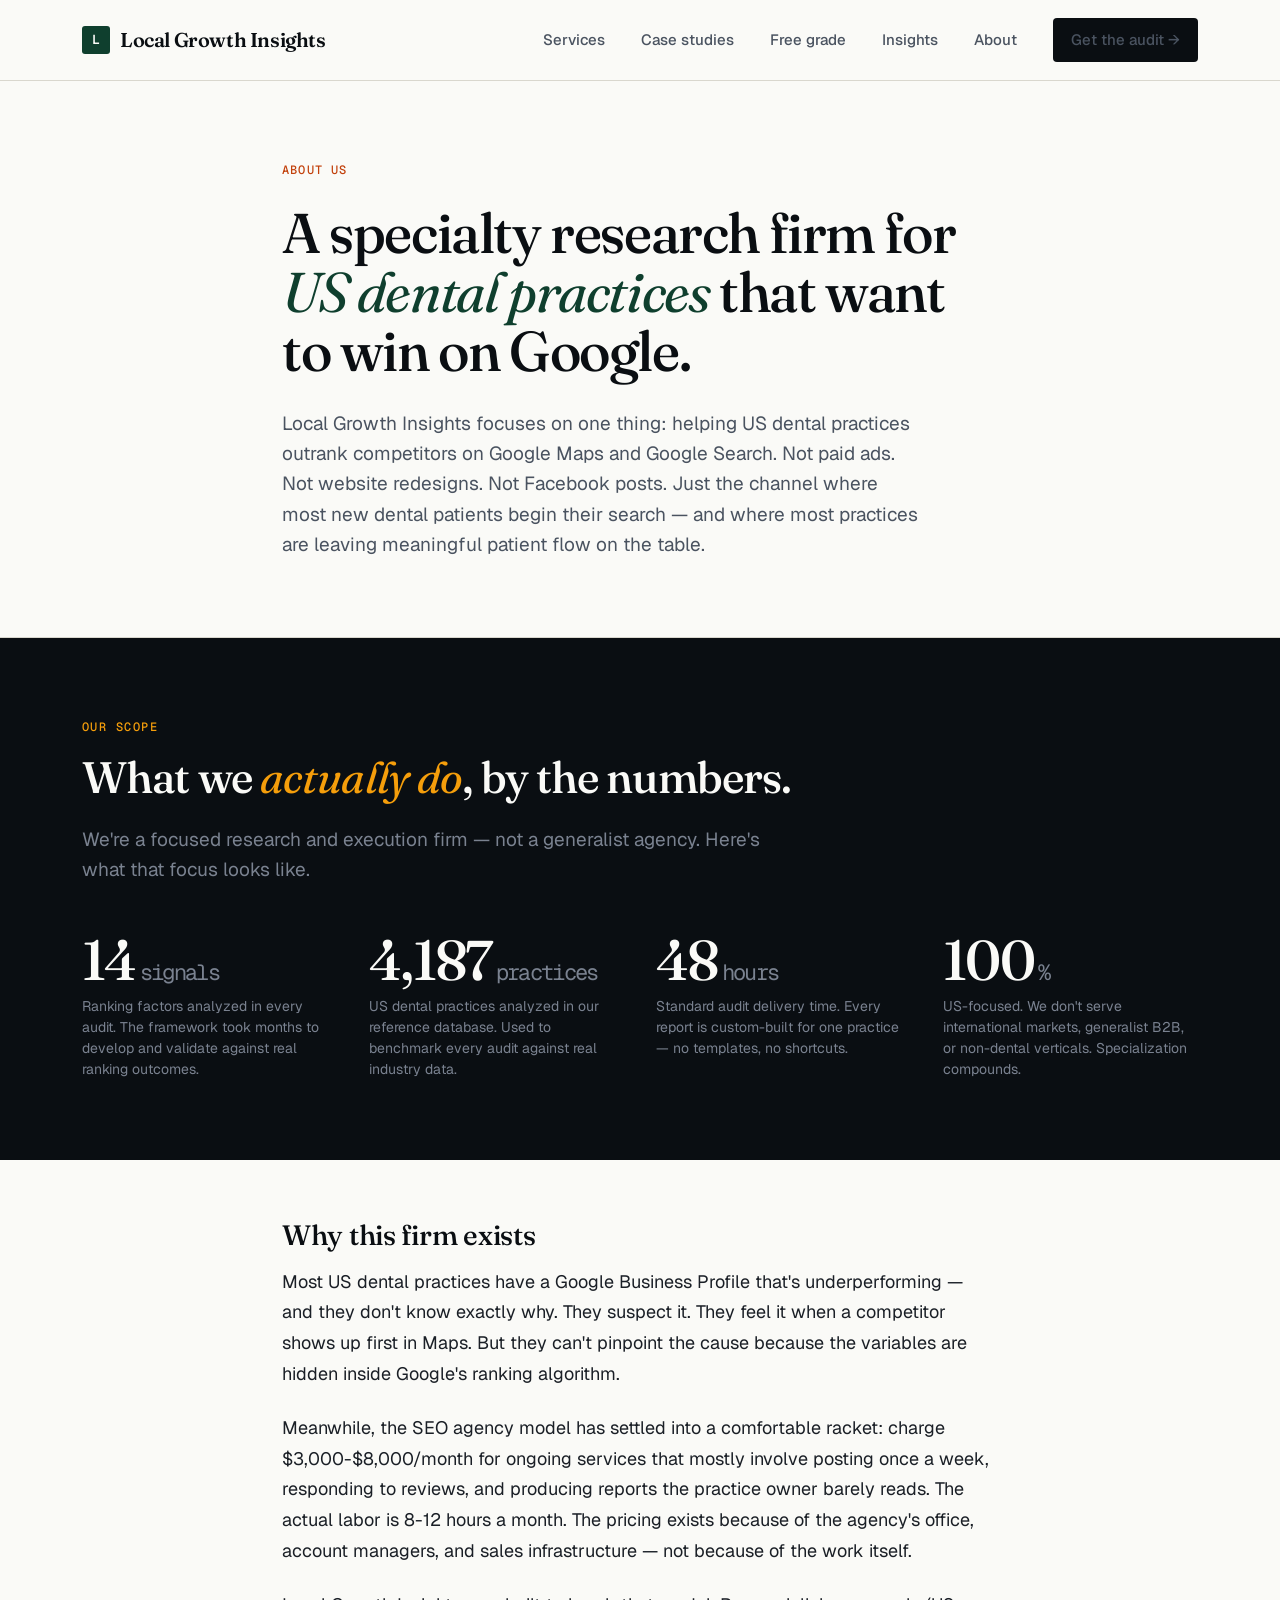
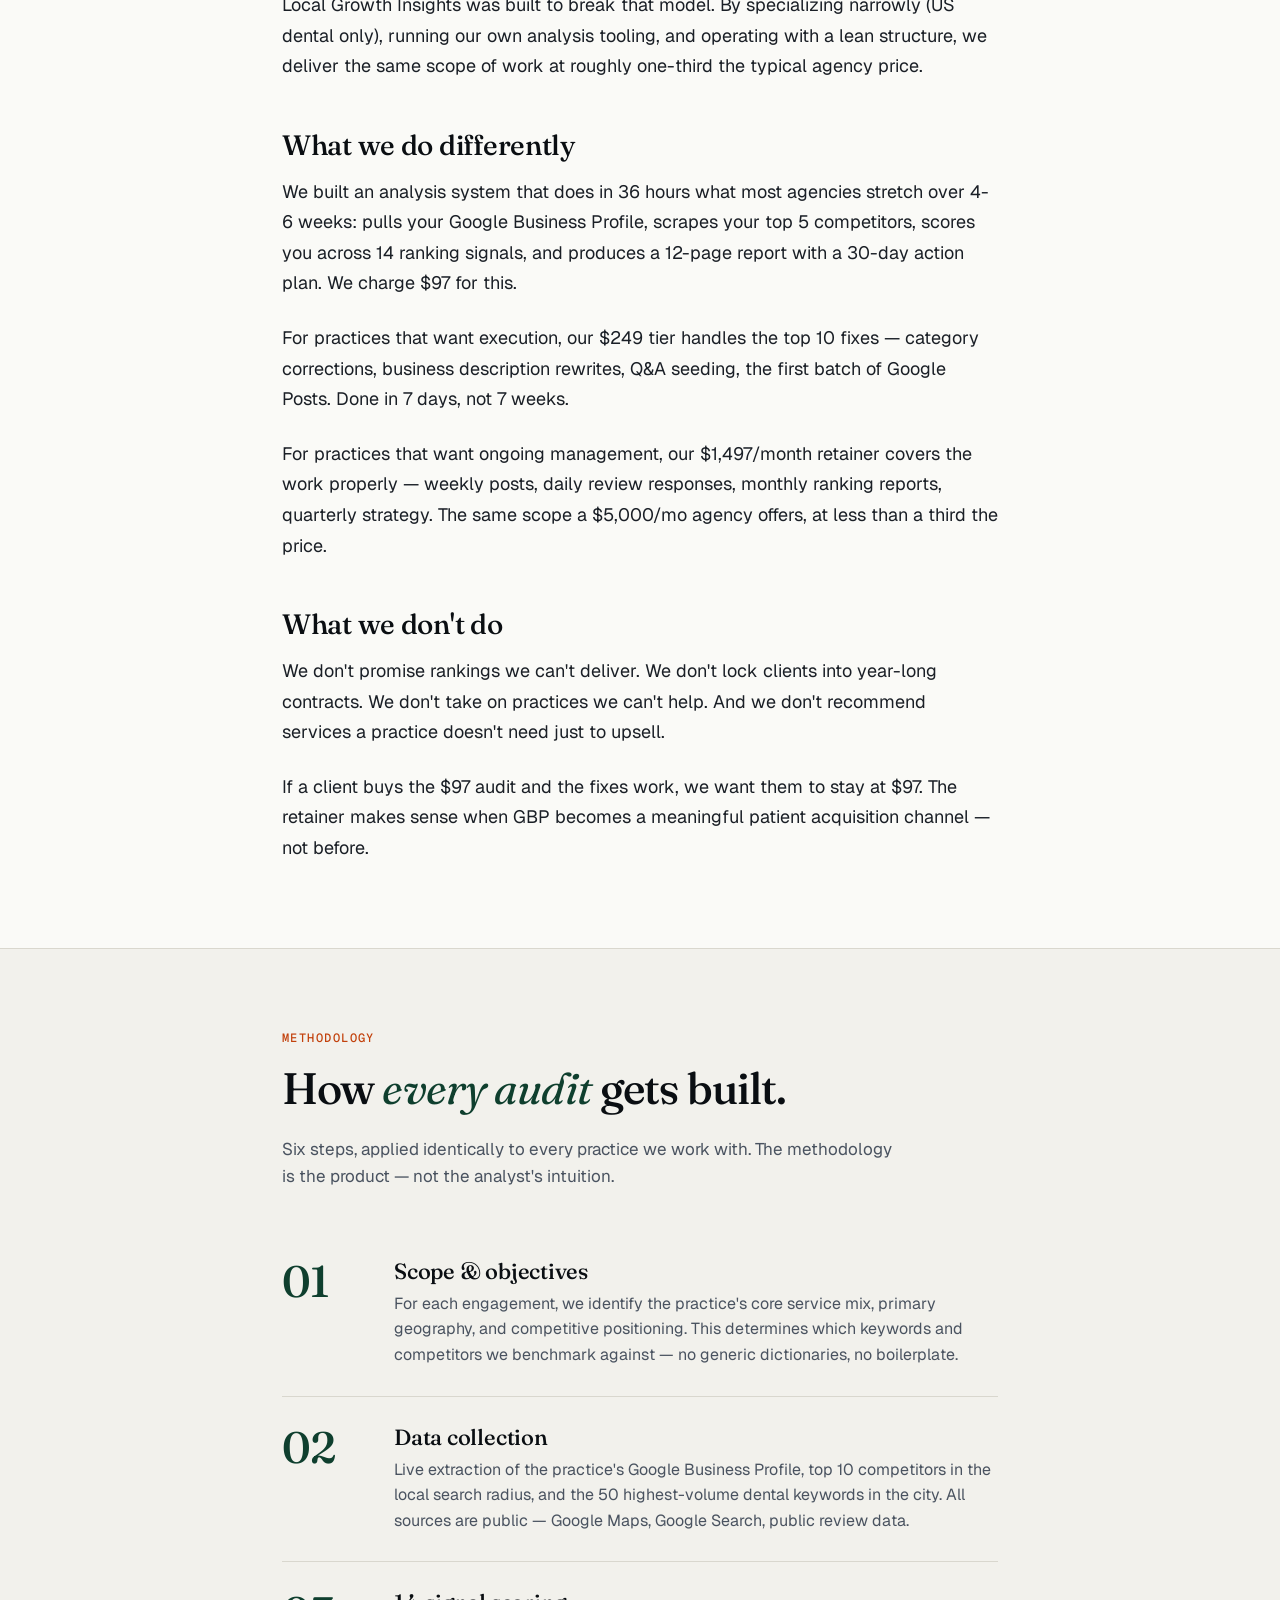
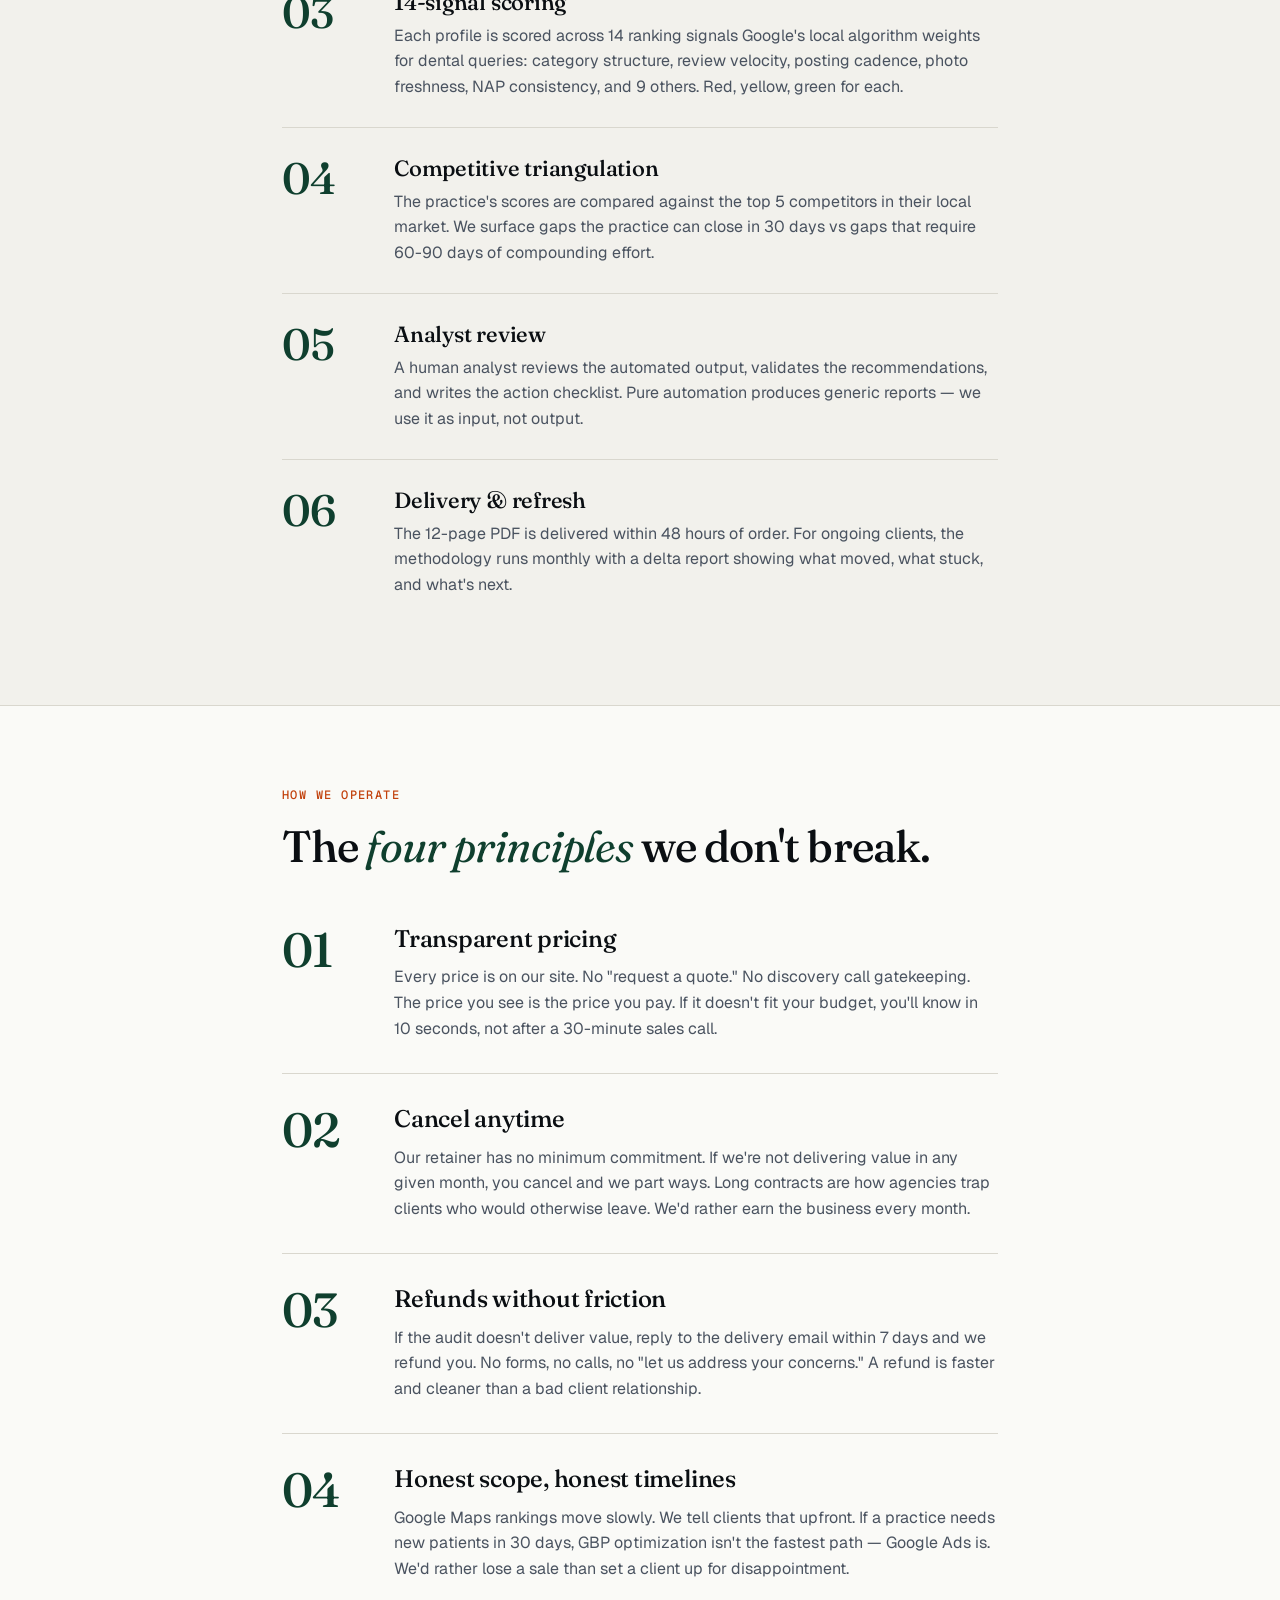
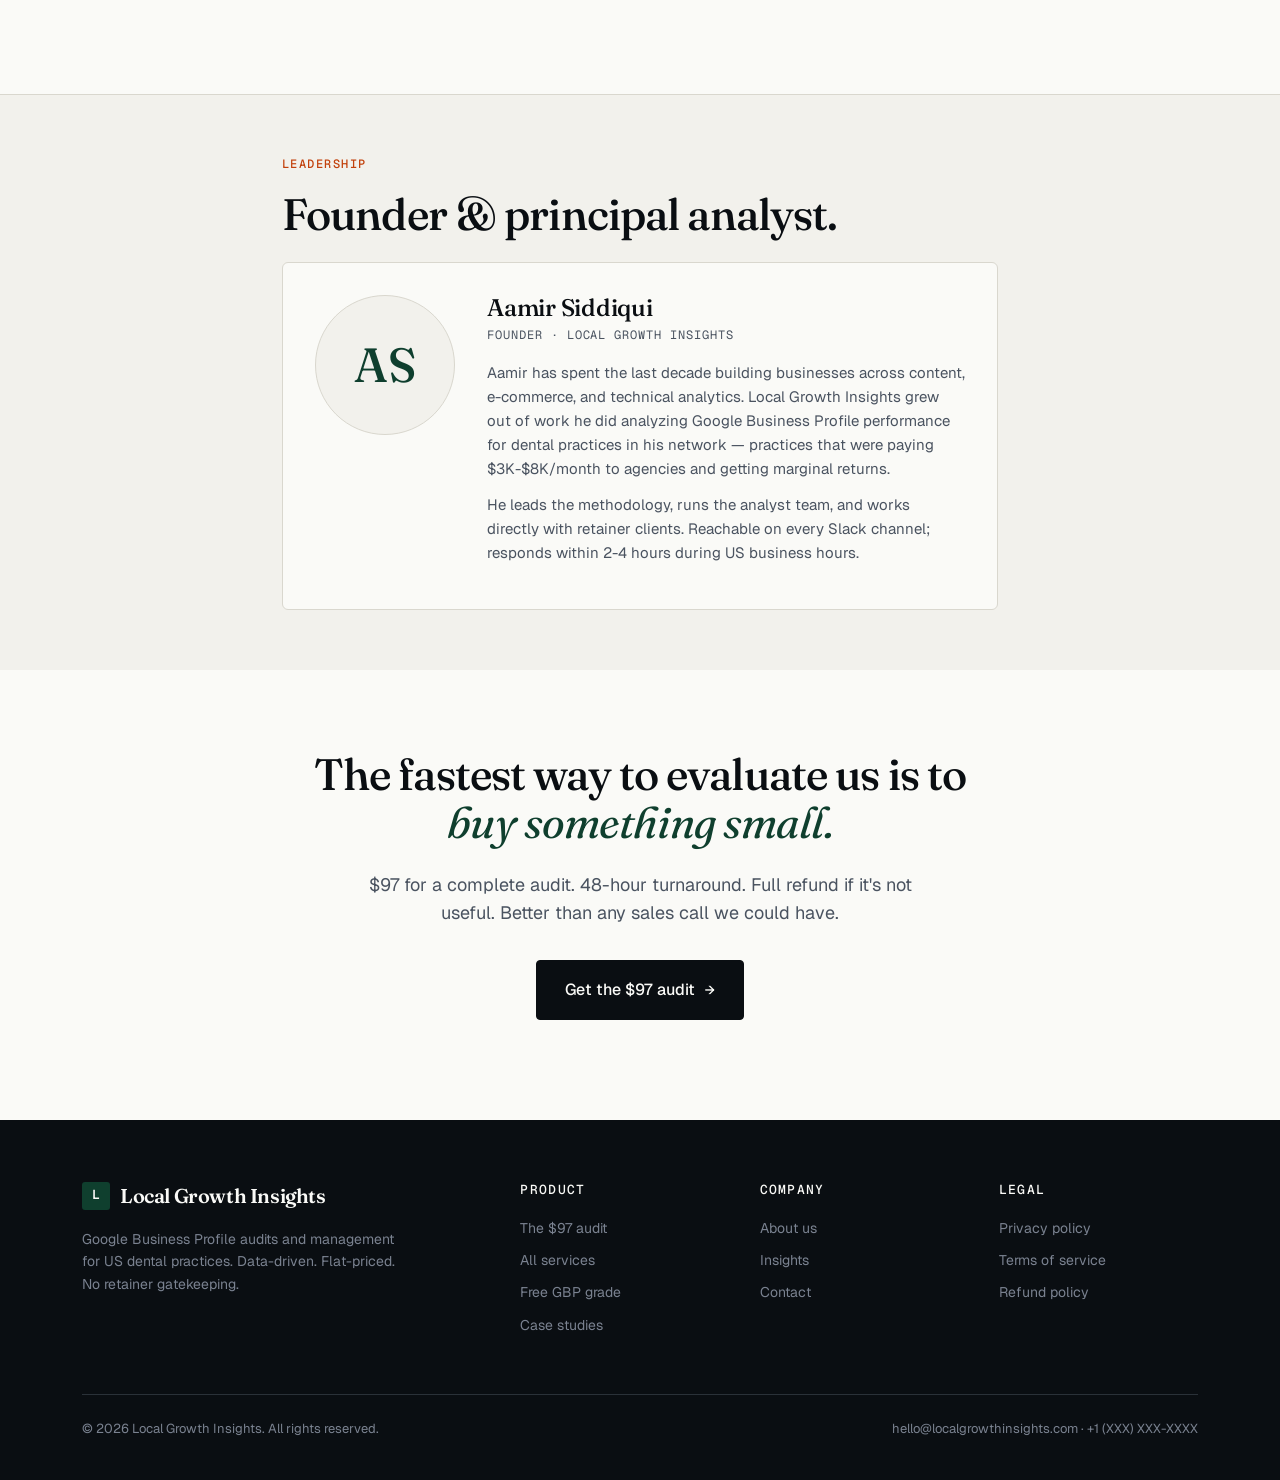
==== about.html @ 643556c5 "Add files via upload" ====
<!DOCTYPE html>
<html lang="en">
<head>
<meta charset="UTF-8">
<meta name="viewport" content="width=device-width, initial-scale=1.0">
<title>About · Local Growth Insights</title>
<meta name="description" content="Local Growth Insights is a specialty research firm focused on Google Business Profile performance for US dental practices. Our methodology, our team, our principles.">

<link rel="preconnect" href="https://fonts.googleapis.com">
<link rel="preconnect" href="https://fonts.gstatic.com" crossorigin>
<link href="https://fonts.googleapis.com/css2?family=Fraunces:opsz,wght@9..144,400;9..144,500;9..144,600;9..144,700&family=Geist:wght@300;400;500;600&family=Geist+Mono:wght@400;500&display=swap" rel="stylesheet">
<link rel="stylesheet" href="styles.css">

<style>
.story-section { padding: 60px 0; }

.story-section .container-narrow p {
    font-size: 18px;
    line-height: 1.7;
    color: var(--ink-2);
    margin-bottom: 24px;
}

.story-section h3 {
    margin-top: 48px;
    font-size: 28px;
}

.story-section h3:first-child { margin-top: 0; }

/* ===== CAPABILITY STATS BLOCK ===== */
.capability-strip {
    background: var(--ink);
    color: var(--paper);
    padding: 80px 0;
}

.capability-strip h2 { color: var(--paper); }
.capability-strip h2 em { color: #F59E0B; }
.capability-strip .section-label { color: #F59E0B; }
.capability-strip .lead { color: var(--ink-4); }

.capability-grid {
    display: grid;
    grid-template-columns: repeat(4, 1fr);
    gap: 32px;
    margin-top: 48px;
}

@media (max-width: 768px) {
    .capability-grid { grid-template-columns: 1fr 1fr; gap: 24px; }
}

.capability-stat .num {
    font-family: 'Fraunces', serif;
    font-size: 56px;
    line-height: 1;
    letter-spacing: -0.03em;
    font-weight: 500;
    color: var(--paper);
    margin-bottom: 8px;
}

.capability-stat .num em {
    font-family: 'Geist Mono', monospace;
    font-size: 22px;
    font-weight: 400;
    font-style: normal;
    color: var(--ink-4);
    margin-left: 4px;
}

.capability-stat .label {
    font-size: 14px;
    color: var(--ink-4);
    line-height: 1.5;
}

@media (max-width: 768px) {
    .capability-stat .num { font-size: 40px; }
    .capability-stat .num em { font-size: 16px; }
}

/* ===== METHODOLOGY ===== */
.methodology-section {
    padding: 80px 0;
    background: var(--paper-2);
    border-top: 1px solid var(--line);
    border-bottom: 1px solid var(--line);
}

.methodology-step {
    display: grid;
    grid-template-columns: 80px 1fr;
    gap: 32px;
    padding: 28px 0;
    border-bottom: 1px solid var(--line);
    align-items: start;
}

.methodology-step:last-child { border-bottom: none; }

.methodology-step .step-num {
    font-family: 'Fraunces', serif;
    font-size: 44px;
    color: var(--accent);
    line-height: 1;
    font-weight: 500;
    letter-spacing: -0.03em;
}

.methodology-step h3 {
    font-family: 'Fraunces', serif;
    font-size: 22px;
    margin-bottom: 8px;
    font-weight: 500;
    letter-spacing: -0.01em;
}

.methodology-step p {
    margin: 0;
    font-size: 16px;
    color: var(--ink-3);
    line-height: 1.6;
}

@media (max-width: 600px) {
    .methodology-step { grid-template-columns: 1fr; gap: 8px; }
    .methodology-step .step-num { font-size: 32px; }
}

/* ===== PRINCIPLES ===== */
.principles { padding: 80px 0; }

.principle {
    display: grid;
    grid-template-columns: 80px 1fr;
    gap: 32px;
    padding: 32px 0;
    border-bottom: 1px solid var(--line);
    align-items: start;
}

.principle:last-child { border-bottom: none; }

.principle .num {
    font-family: 'Fraunces', serif;
    font-size: 48px;
    color: var(--accent);
    line-height: 1;
    font-weight: 500;
    letter-spacing: -0.03em;
}

.principle h3 {
    font-family: 'Fraunces', serif;
    font-size: 24px;
    margin-bottom: 12px;
    font-weight: 500;
    letter-spacing: -0.01em;
}

.principle p {
    margin: 0;
    font-size: 16px;
    color: var(--ink-3);
    line-height: 1.6;
}

@media (max-width: 600px) {
    .principle { grid-template-columns: 1fr; gap: 12px; }
    .principle .num { font-size: 36px; }
}

/* ===== FOUNDER (smaller, lower) ===== */
.founder-section {
    background: var(--paper-2);
    border-top: 1px solid var(--line);
    padding: 60px 0;
}

.founder-card {
    display: grid;
    grid-template-columns: 140px 1fr;
    gap: 32px;
    align-items: start;
    background: var(--paper);
    border: 1px solid var(--line);
    padding: 32px;
    border-radius: 6px;
}

@media (max-width: 600px) {
    .founder-card { grid-template-columns: 1fr; gap: 16px; }
}

.founder-photo {
    width: 140px;
    height: 140px;
    background: var(--paper-2);
    border: 1px solid var(--line);
    border-radius: 50%;
    display: flex;
    align-items: center;
    justify-content: center;
    font-family: 'Fraunces', serif;
    font-size: 48px;
    color: var(--accent);
    font-weight: 500;
}

.founder-card h3 {
    font-family: 'Fraunces', serif;
    font-size: 24px;
    margin-bottom: 4px;
    font-weight: 500;
    letter-spacing: -0.01em;
}

.founder-card .title {
    font-family: 'Geist Mono', monospace;
    font-size: 12px;
    color: var(--ink-3);
    text-transform: uppercase;
    letter-spacing: 0.08em;
    margin-bottom: 16px;
}

.founder-card p {
    font-size: 15px;
    color: var(--ink-3);
    line-height: 1.6;
    margin-bottom: 12px;
}
</style>
</head>
<body>

<nav>
    <div class="nav-inner">
        <a href="index.html" class="logo">
            <div class="logo-mark">L</div>
            Local Growth Insights
        </a>
        <div class="nav-links">
            <a href="services.html">Services</a>
            <a href="case-studies.html">Case studies</a>
            <a href="grade.html">Free grade</a>
            <a href="insights/index.html">Insights</a>
            <a href="about.html">About</a>
            <a href="report.html" class="nav-cta">Get the audit →</a>
        </div>
    </div>
</nav>

<header class="page-header">
    <div class="container-narrow">
        <div class="eyebrow">About us</div>
        <h1>A specialty research firm for <em>US dental practices</em> that want to win on Google.</h1>
        <p>Local Growth Insights focuses on one thing: helping US dental practices outrank competitors on Google Maps and Google Search. Not paid ads. Not website redesigns. Not Facebook posts. Just the channel where most new dental patients begin their search — and where most practices are leaving meaningful patient flow on the table.</p>
    </div>
</header>

<!-- ============ CAPABILITY STATS ============ -->
<section class="capability-strip">
    <div class="container">
        <div class="section-label">Our scope</div>
        <h2>What we <em>actually do</em>, by the numbers.</h2>
        <p class="lead">We're a focused research and execution firm — not a generalist agency. Here's what that focus looks like.</p>

        <div class="capability-grid">
            <div class="capability-stat">
                <div class="num">14<em>signals</em></div>
                <div class="label">Ranking factors analyzed in every audit. The framework took months to develop and validate against real ranking outcomes.</div>
            </div>
            <div class="capability-stat">
                <div class="num">4,187<em>practices</em></div>
                <div class="label">US dental practices analyzed in our reference database. Used to benchmark every audit against real industry data.</div>
            </div>
            <div class="capability-stat">
                <div class="num">48<em>hours</em></div>
                <div class="label">Standard audit delivery time. Every report is custom-built for one practice — no templates, no shortcuts.</div>
            </div>
            <div class="capability-stat">
                <div class="num">100<em>%</em></div>
                <div class="label">US-focused. We don't serve international markets, generalist B2B, or non-dental verticals. Specialization compounds.</div>
            </div>
        </div>
    </div>
</section>

<!-- ============ STORY ============ -->
<section class="story-section">
    <div class="container-narrow">
        <h3>Why this firm exists</h3>
        <p>Most US dental practices have a Google Business Profile that's underperforming — and they don't know exactly why. They suspect it. They feel it when a competitor shows up first in Maps. But they can't pinpoint the cause because the variables are hidden inside Google's ranking algorithm.</p>

        <p>Meanwhile, the SEO agency model has settled into a comfortable racket: charge $3,000-$8,000/month for ongoing services that mostly involve posting once a week, responding to reviews, and producing reports the practice owner barely reads. The actual labor is 8-12 hours a month. The pricing exists because of the agency's office, account managers, and sales infrastructure — not because of the work itself.</p>

        <p>Local Growth Insights was built to break that model. By specializing narrowly (US dental only), running our own analysis tooling, and operating with a lean structure, we deliver the same scope of work at roughly one-third the typical agency price.</p>

        <h3>What we do differently</h3>
        <p>We built an analysis system that does in 36 hours what most agencies stretch over 4-6 weeks: pulls your Google Business Profile, scrapes your top 5 competitors, scores you across 14 ranking signals, and produces a 12-page report with a 30-day action plan. We charge $97 for this.</p>

        <p>For practices that want execution, our $249 tier handles the top 10 fixes — category corrections, business description rewrites, Q&amp;A seeding, the first batch of Google Posts. Done in 7 days, not 7 weeks.</p>

        <p>For practices that want ongoing management, our $1,497/month retainer covers the work properly — weekly posts, daily review responses, monthly ranking reports, quarterly strategy. The same scope a $5,000/mo agency offers, at less than a third the price.</p>

        <h3>What we don't do</h3>
        <p>We don't promise rankings we can't deliver. We don't lock clients into year-long contracts. We don't take on practices we can't help. And we don't recommend services a practice doesn't need just to upsell.</p>

        <p>If a client buys the $97 audit and the fixes work, we want them to stay at $97. The retainer makes sense when GBP becomes a meaningful patient acquisition channel — not before.</p>
    </div>
</section>

<!-- ============ METHODOLOGY ============ -->
<section class="methodology-section">
    <div class="container-narrow">
        <div class="section-label">Methodology</div>
        <h2>How <em>every audit</em> gets built.</h2>
        <p style="font-size: 17px; color: var(--ink-3); margin-bottom: 40px; max-width: 620px;">Six steps, applied identically to every practice we work with. The methodology is the product — not the analyst's intuition.</p>

        <div class="methodology-step">
            <div class="step-num">01</div>
            <div>
                <h3>Scope &amp; objectives</h3>
                <p>For each engagement, we identify the practice's core service mix, primary geography, and competitive positioning. This determines which keywords and competitors we benchmark against — no generic dictionaries, no boilerplate.</p>
            </div>
        </div>

        <div class="methodology-step">
            <div class="step-num">02</div>
            <div>
                <h3>Data collection</h3>
                <p>Live extraction of the practice's Google Business Profile, top 10 competitors in the local search radius, and the 50 highest-volume dental keywords in the city. All sources are public — Google Maps, Google Search, public review data.</p>
            </div>
        </div>

        <div class="methodology-step">
            <div class="step-num">03</div>
            <div>
                <h3>14-signal scoring</h3>
                <p>Each profile is scored across 14 ranking signals Google's local algorithm weights for dental queries: category structure, review velocity, posting cadence, photo freshness, NAP consistency, and 9 others. Red, yellow, green for each.</p>
            </div>
        </div>

        <div class="methodology-step">
            <div class="step-num">04</div>
            <div>
                <h3>Competitive triangulation</h3>
                <p>The practice's scores are compared against the top 5 competitors in their local market. We surface gaps the practice can close in 30 days vs gaps that require 60-90 days of compounding effort.</p>
            </div>
        </div>

        <div class="methodology-step">
            <div class="step-num">05</div>
            <div>
                <h3>Analyst review</h3>
                <p>A human analyst reviews the automated output, validates the recommendations, and writes the action checklist. Pure automation produces generic reports — we use it as input, not output.</p>
            </div>
        </div>

        <div class="methodology-step">
            <div class="step-num">06</div>
            <div>
                <h3>Delivery &amp; refresh</h3>
                <p>The 12-page PDF is delivered within 48 hours of order. For ongoing clients, the methodology runs monthly with a delta report showing what moved, what stuck, and what's next.</p>
            </div>
        </div>
    </div>
</section>

<!-- ============ PRINCIPLES ============ -->
<section class="principles">
    <div class="container-narrow">
        <div class="section-label">How we operate</div>
        <h2>The <em>four principles</em> we don't break.</h2>

        <div class="principle">
            <div class="num">01</div>
            <div>
                <h3>Transparent pricing</h3>
                <p>Every price is on our site. No "request a quote." No discovery call gatekeeping. The price you see is the price you pay. If it doesn't fit your budget, you'll know in 10 seconds, not after a 30-minute sales call.</p>
            </div>
        </div>

        <div class="principle">
            <div class="num">02</div>
            <div>
                <h3>Cancel anytime</h3>
                <p>Our retainer has no minimum commitment. If we're not delivering value in any given month, you cancel and we part ways. Long contracts are how agencies trap clients who would otherwise leave. We'd rather earn the business every month.</p>
            </div>
        </div>

        <div class="principle">
            <div class="num">03</div>
            <div>
                <h3>Refunds without friction</h3>
                <p>If the audit doesn't deliver value, reply to the delivery email within 7 days and we refund you. No forms, no calls, no "let us address your concerns." A refund is faster and cleaner than a bad client relationship.</p>
            </div>
        </div>

        <div class="principle">
            <div class="num">04</div>
            <div>
                <h3>Honest scope, honest timelines</h3>
                <p>Google Maps rankings move slowly. We tell clients that upfront. If a practice needs new patients in 30 days, GBP optimization isn't the fastest path — Google Ads is. We'd rather lose a sale than set a client up for disappointment.</p>
            </div>
        </div>
    </div>
</section>

<!-- ============ FOUNDER ============ -->
<section class="founder-section">
    <div class="container-narrow">
        <div class="section-label">Leadership</div>
        <h2>Founder &amp; principal analyst.</h2>

        <div class="founder-card">
            <div class="founder-photo">AS</div>
            <div>
                <h3>Aamir Siddiqui</h3>
                <div class="title">Founder · Local Growth Insights</div>
                <p>Aamir has spent the last decade building businesses across content, e-commerce, and technical analytics. Local Growth Insights grew out of work he did analyzing Google Business Profile performance for dental practices in his network — practices that were paying $3K-$8K/month to agencies and getting marginal returns.</p>
                <p>He leads the methodology, runs the analyst team, and works directly with retainer clients. Reachable on every Slack channel; responds within 2-4 hours during US business hours.</p>
            </div>
        </div>
    </div>
</section>

<!-- ============ FINAL CTA ============ -->
<section style="padding: 80px 0 100px; text-align: center;">
    <div class="container-narrow">
        <h2>The fastest way to evaluate us is to <em>buy something small.</em></h2>
        <p style="font-size: 18px; color: var(--ink-3); max-width: 560px; margin: 0 auto 32px;">$97 for a complete audit. 48-hour turnaround. Full refund if it's not useful. Better than any sales call we could have.</p>
        <a href="report.html" class="btn-primary">Get the $97 audit <span class="arrow">→</span></a>
    </div>
</section>

<footer>
    <div class="container">
        <div class="footer-grid">
            <div class="footer-brand">
                <a href="index.html" class="logo">
                    <div class="logo-mark">L</div>
                    Local Growth Insights
                </a>
                <p>Google Business Profile audits and management for US dental practices. Data-driven. Flat-priced. No retainer gatekeeping.</p>
            </div>
            <div class="footer-col">
                <h4>Product</h4>
                <ul>
                    <li><a href="report.html">The $97 audit</a></li>
                    <li><a href="services.html">All services</a></li>
                    <li><a href="grade.html">Free GBP grade</a></li>
                    <li><a href="case-studies.html">Case studies</a></li>
                </ul>
            </div>
            <div class="footer-col">
                <h4>Company</h4>
                <ul>
                    <li><a href="about.html">About us</a></li>
                    <li><a href="insights/index.html">Insights</a></li>
                    <li><a href="contact.html">Contact</a></li>
                </ul>
            </div>
            <div class="footer-col">
                <h4>Legal</h4>
                <ul>
                    <li><a href="privacy.html">Privacy policy</a></li>
                    <li><a href="terms.html">Terms of service</a></li>
                    <li><a href="refunds.html">Refund policy</a></li>
                </ul>
            </div>
        </div>
        <div class="footer-bottom">
            <div>© 2026 Local Growth Insights. All rights reserved.</div>
            <div>hello@localgrowthinsights.com · +1 (XXX) XXX-XXXX</div>
        </div>
    </div>
</footer>

</body>
</html>
---- styles.css ----
/* =================================================================
   LOCAL GROWTH INSIGHTS — SHARED STYLES
   Used across all pages for consistency
   ================================================================= */

:root {
    --ink: #0A0E12;
    --ink-2: #1A1F26;
    --ink-3: #4A5360;
    --ink-4: #7A8290;
    --paper: #FAFAF7;
    --paper-2: #F2F1EC;
    --line: #D9D7CE;
    --accent: #0F3F2E;
    --accent-2: #C2410C;
    --highlight: #FEF3C7;
}

* { box-sizing: border-box; margin: 0; padding: 0; }
html { scroll-behavior: smooth; }

body {
    font-family: 'Geist', sans-serif;
    background: var(--paper);
    color: var(--ink);
    font-size: 17px;
    line-height: 1.6;
    -webkit-font-smoothing: antialiased;
    -moz-osx-font-smoothing: grayscale;
}

.container {
    max-width: 1180px;
    margin: 0 auto;
    padding: 0 32px;
}

.container-narrow {
    max-width: 780px;
    margin: 0 auto;
    padding: 0 32px;
}

/* ======== NAVIGATION ======== */
nav {
    border-bottom: 1px solid var(--line);
    background: rgba(250, 250, 247, 0.95);
    position: sticky;
    top: 0;
    z-index: 100;
    backdrop-filter: blur(8px);
}

.nav-inner {
    display: flex;
    justify-content: space-between;
    align-items: center;
    padding: 18px 32px;
    max-width: 1180px;
    margin: 0 auto;
}

.logo {
    font-family: 'Fraunces', serif;
    font-size: 20px;
    font-weight: 600;
    letter-spacing: -0.02em;
    color: var(--ink);
    text-decoration: none;
    display: flex;
    align-items: center;
    gap: 10px;
}

.logo-mark {
    width: 28px;
    height: 28px;
    background: var(--accent);
    border-radius: 3px;
    display: flex;
    align-items: center;
    justify-content: center;
    color: var(--paper);
    font-family: 'Geist Mono', monospace;
    font-size: 13px;
    font-weight: 600;
}

.nav-links {
    display: flex;
    gap: 36px;
    align-items: center;
}

.nav-links a {
    color: var(--ink-3);
    text-decoration: none;
    font-size: 15px;
    font-weight: 500;
    transition: color 0.15s;
}

.nav-links a:hover { color: var(--ink); }

.nav-cta {
    background: var(--ink);
    color: var(--paper);
    padding: 10px 18px;
    border-radius: 4px;
    font-weight: 500;
    font-size: 14px;
    transition: background 0.15s;
}

.nav-cta:hover {
    background: var(--ink-2);
    color: var(--paper) !important;
}

@media (max-width: 768px) {
    .nav-links a:not(.nav-cta) { display: none; }
}

/* ======== TYPOGRAPHY ======== */
h1, h2, h3 {
    font-family: 'Fraunces', serif;
    font-weight: 500;
    letter-spacing: -0.02em;
    line-height: 1.1;
}

h1 {
    font-size: clamp(38px, 5vw, 62px);
    line-height: 1.05;
    letter-spacing: -0.025em;
    margin-bottom: 28px;
}

h2 {
    font-size: clamp(30px, 4vw, 44px);
    margin-bottom: 24px;
}

h3 {
    font-size: 24px;
    margin-bottom: 16px;
    letter-spacing: -0.01em;
}

h1 em, h2 em, h3 em {
    font-style: italic;
    color: var(--accent);
    font-weight: 400;
}

.eyebrow {
    font-family: 'Geist Mono', monospace;
    font-size: 12px;
    color: var(--accent-2);
    text-transform: uppercase;
    letter-spacing: 0.1em;
    margin-bottom: 24px;
    font-weight: 500;
}

.section-label {
    font-family: 'Geist Mono', monospace;
    font-size: 12px;
    color: var(--accent-2);
    text-transform: uppercase;
    letter-spacing: 0.12em;
    margin-bottom: 16px;
    font-weight: 500;
}

.lead {
    font-size: 19px;
    line-height: 1.55;
    color: var(--ink-3);
    max-width: 680px;
    margin-bottom: 48px;
}

p { margin-bottom: 16px; color: var(--ink-3); }
p strong { color: var(--ink); font-weight: 500; }

a { color: var(--accent); text-decoration: underline; text-underline-offset: 3px; }
a:hover { color: var(--accent-2); }

/* ======== BUTTONS ======== */
.btn-primary {
    background: var(--ink);
    color: var(--paper);
    padding: 16px 28px;
    border-radius: 4px;
    font-weight: 500;
    font-size: 16px;
    text-decoration: none;
    display: inline-flex;
    align-items: center;
    gap: 10px;
    transition: transform 0.15s, background 0.15s;
    border: 1px solid var(--ink);
    cursor: pointer;
    font-family: 'Geist', sans-serif;
}

.btn-primary:hover {
    background: var(--accent);
    border-color: var(--accent);
    transform: translateY(-1px);
    color: var(--paper);
}

.btn-primary .arrow {
    transition: transform 0.2s;
    font-family: 'Geist Mono', monospace;
}
.btn-primary:hover .arrow { transform: translateX(3px); }

.btn-secondary {
    color: var(--ink);
    padding: 16px 8px;
    font-weight: 500;
    font-size: 16px;
    text-decoration: none;
    border-bottom: 1px solid var(--ink);
    transition: border-color 0.15s;
    display: inline-block;
}
.btn-secondary:hover { border-color: var(--accent-2); color: var(--accent-2); }

/* ======== SECTIONS ======== */
section { padding: 80px 0; }
section.tight { padding: 60px 0; }

/* ======== PAGE HEADER (for non-home pages) ======== */
.page-header {
    padding: 80px 0 60px;
    border-bottom: 1px solid var(--line);
}

.page-header h1 {
    font-size: clamp(36px, 4.5vw, 56px);
    max-width: 800px;
}

.page-header p {
    font-size: 19px;
    color: var(--ink-3);
    max-width: 640px;
    margin-top: 16px;
}

/* ======== FOOTER ======== */
footer {
    background: var(--ink);
    color: var(--ink-4);
    padding: 60px 0 40px;
    font-size: 14px;
}

.footer-grid {
    display: grid;
    grid-template-columns: 2fr 1fr 1fr 1fr;
    gap: 40px;
    margin-bottom: 48px;
}

@media (max-width: 768px) { .footer-grid { grid-template-columns: 1fr 1fr; } }

.footer-brand .logo {
    color: var(--paper);
    margin-bottom: 16px;
}

.footer-brand p {
    color: var(--ink-4);
    max-width: 320px;
    font-size: 14px;
    line-height: 1.6;
}

.footer-col h4 {
    color: var(--paper);
    font-size: 13px;
    font-family: 'Geist Mono', monospace;
    text-transform: uppercase;
    letter-spacing: 0.1em;
    font-weight: 500;
    margin-bottom: 16px;
}

.footer-col ul { list-style: none; }

.footer-col li {
    margin-bottom: 10px;
}

.footer-col a {
    color: var(--ink-4);
    text-decoration: none;
    transition: color 0.15s;
}

.footer-col a:hover { color: var(--paper); }

.footer-bottom {
    border-top: 1px solid #2A3138;
    padding-top: 24px;
    display: flex;
    justify-content: space-between;
    flex-wrap: wrap;
    gap: 16px;
    font-size: 13px;
}

.footer-bottom a { color: var(--ink-4); text-decoration: none; }
.footer-bottom a:hover { color: var(--paper); }

/* ======== ANIMATIONS ======== */
@keyframes fadeInUp {
    from { opacity: 0; transform: translateY(20px); }
    to { opacity: 1; transform: translateY(0); }
}

.animate-in {
    animation: fadeInUp 0.6s ease backwards;
}

/* Utility classes */
.mt-0 { margin-top: 0; }
.mb-0 { margin-bottom: 0; }
.text-center { text-align: center; }
.mono { font-family: 'Geist Mono', monospace; }
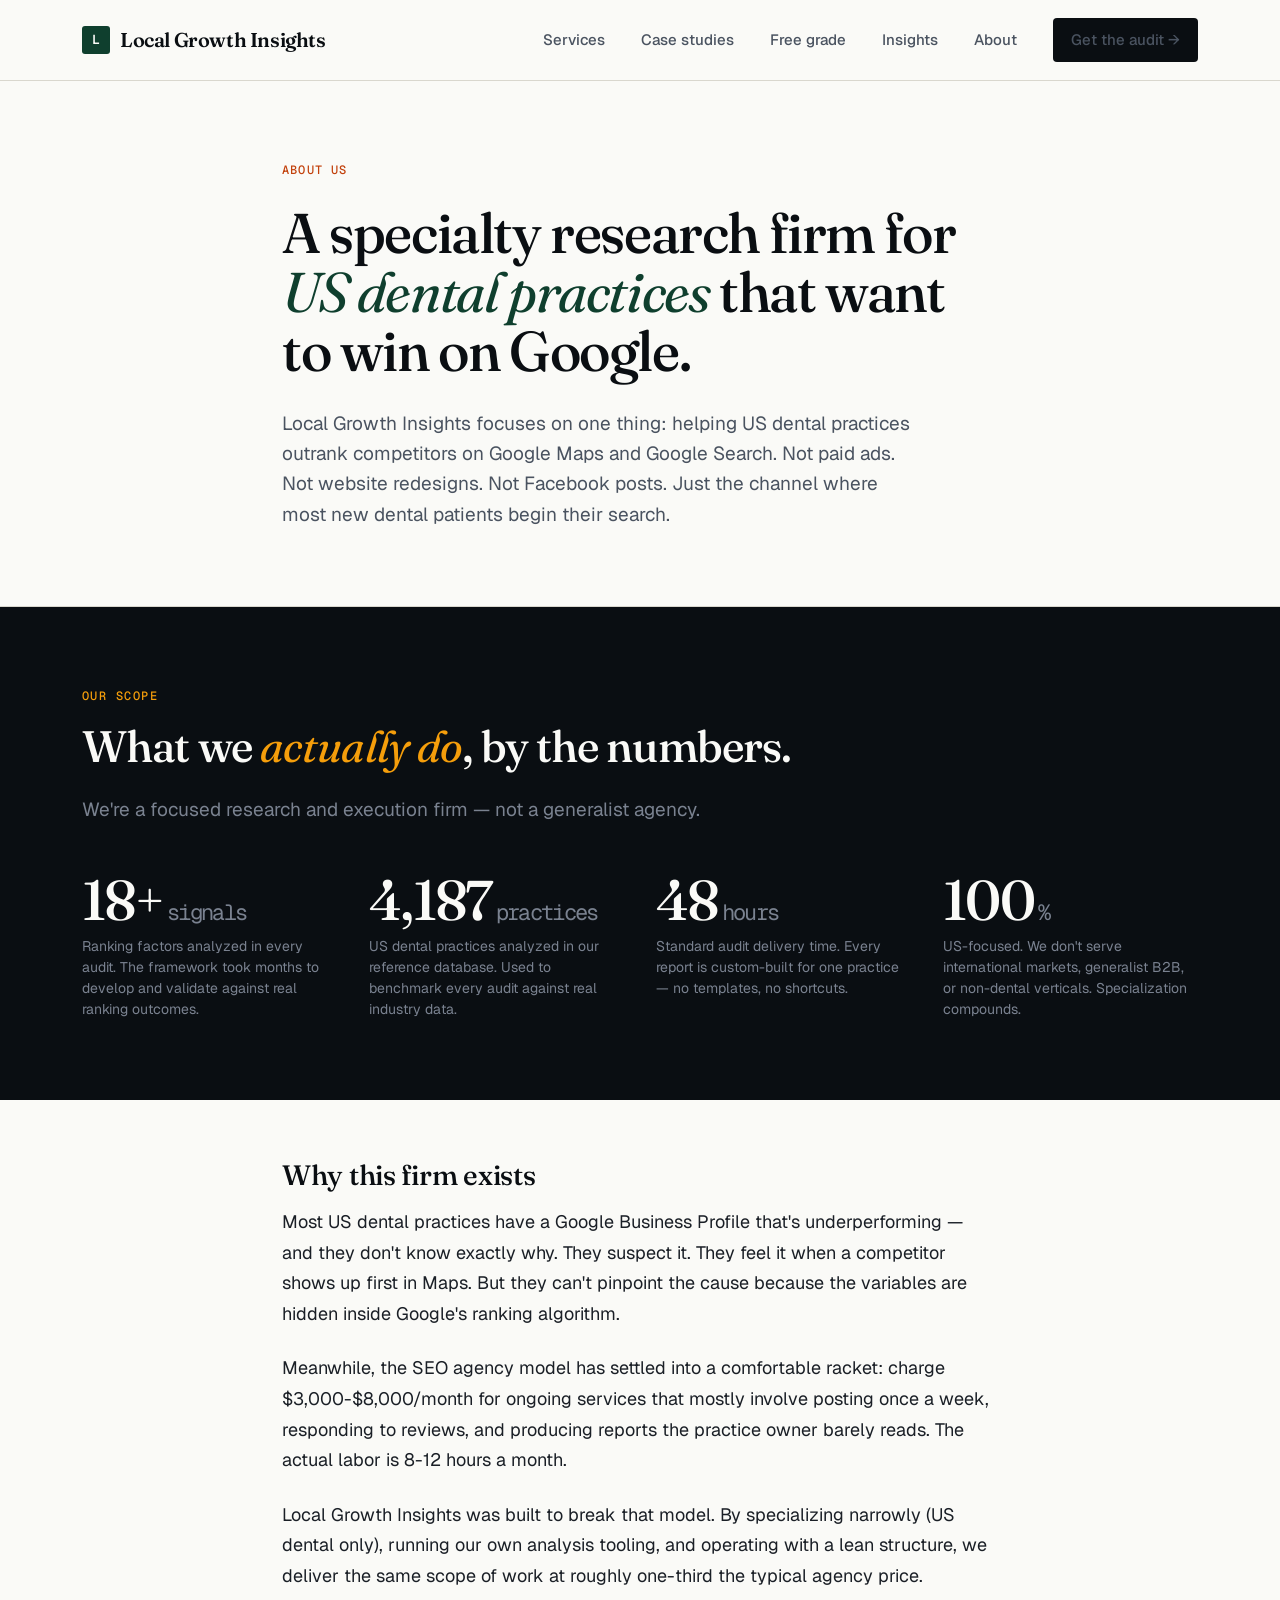
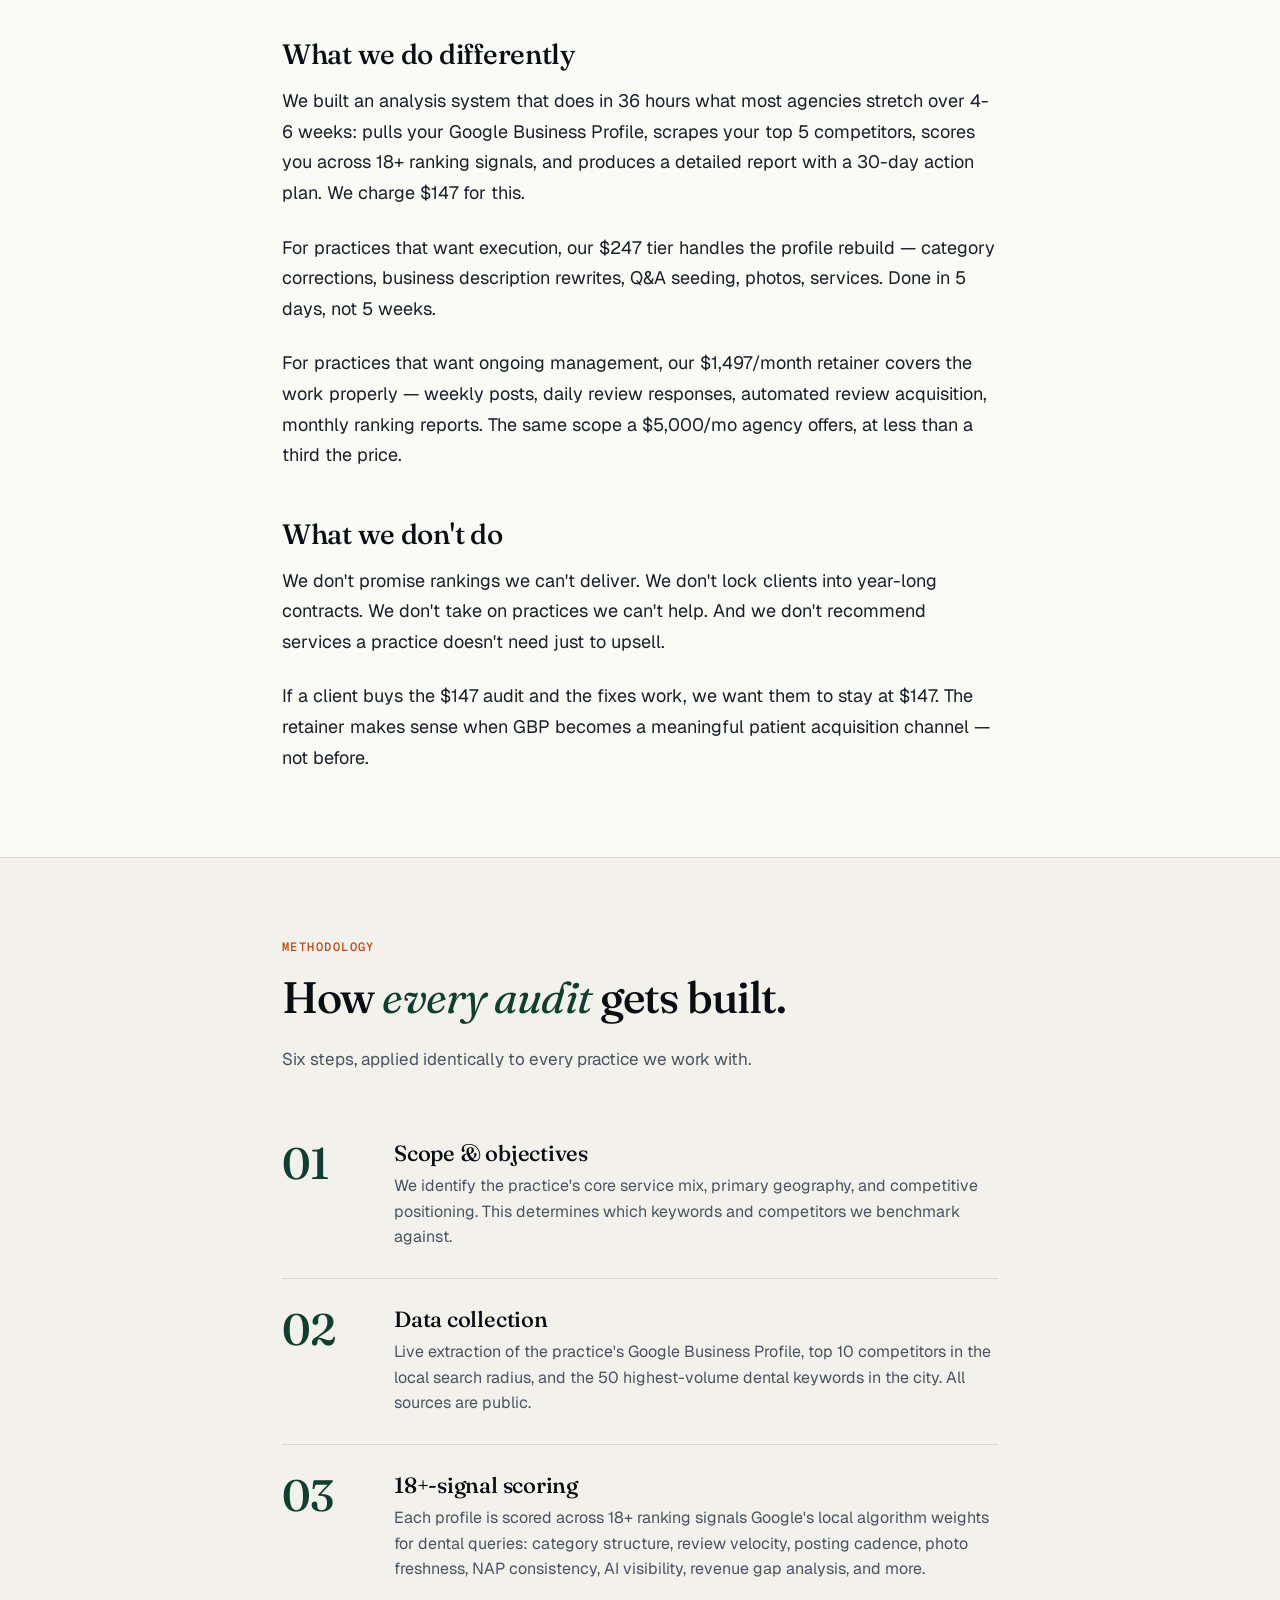
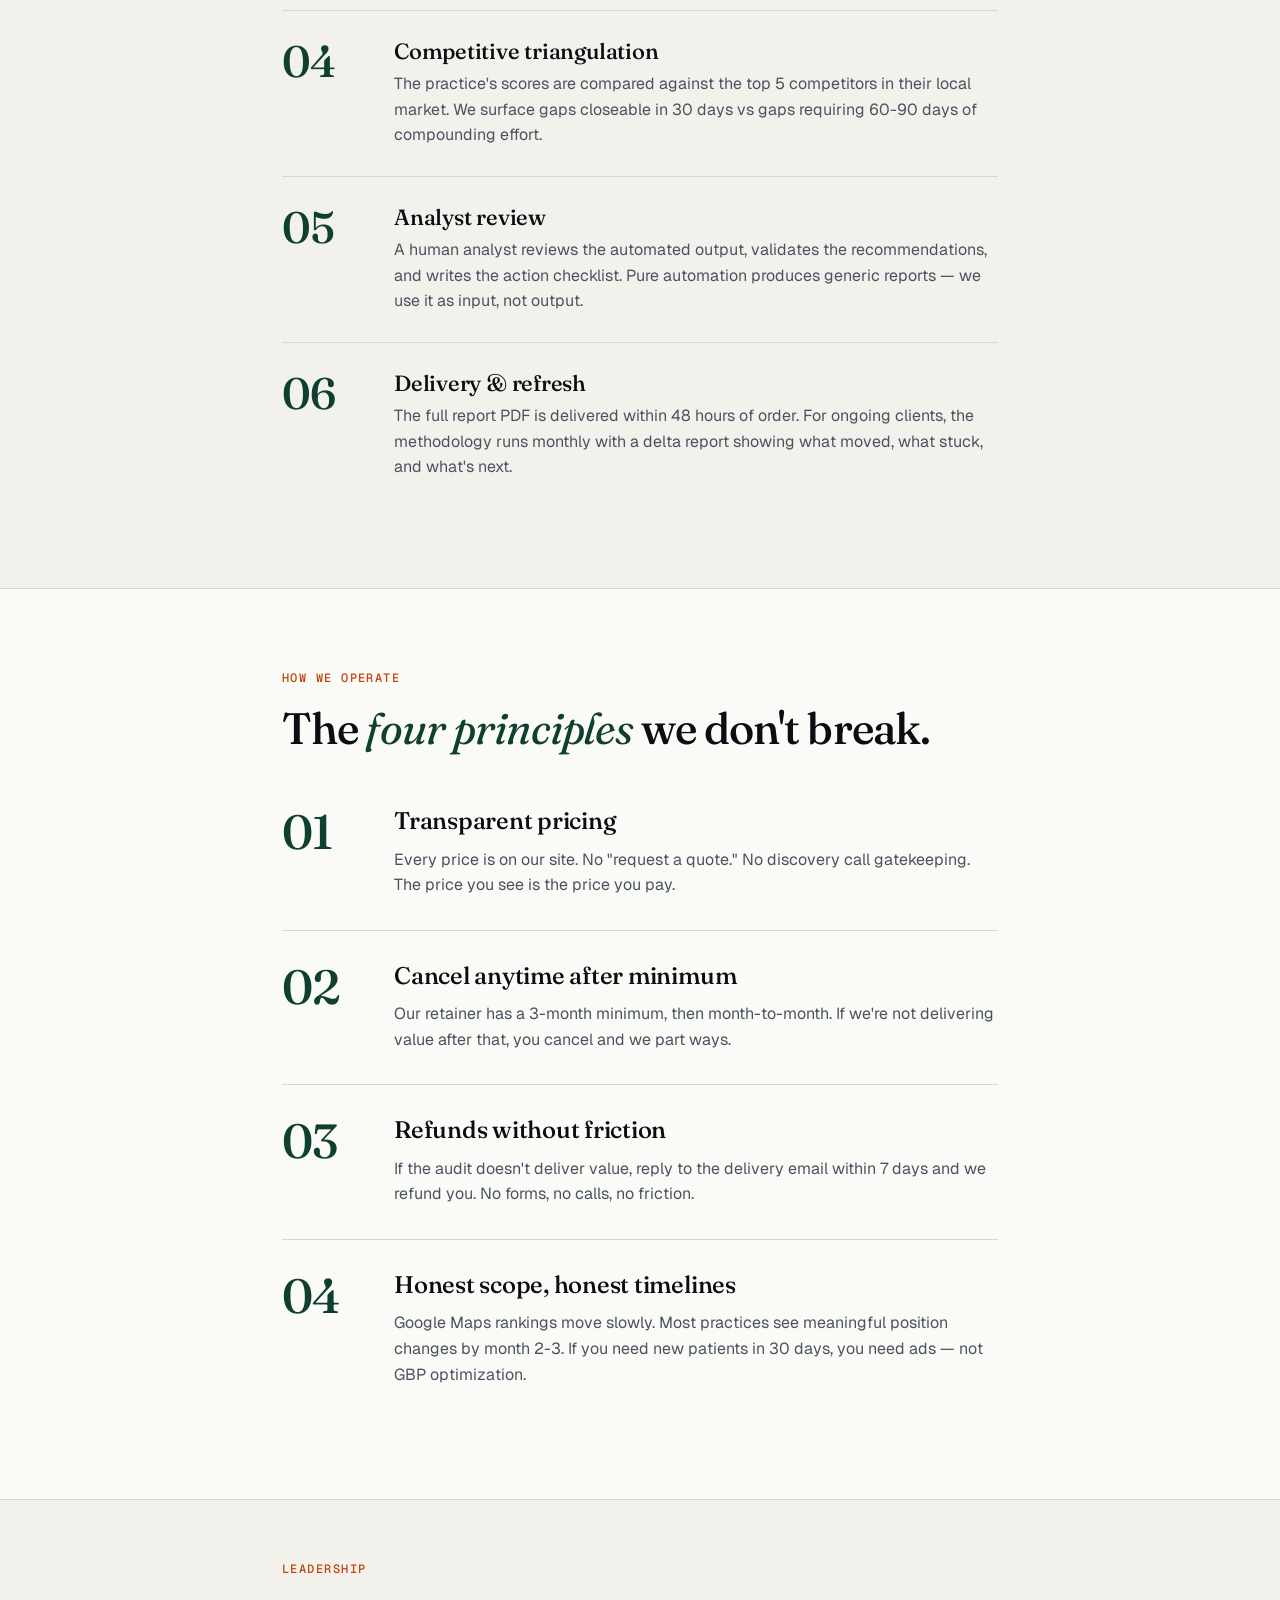
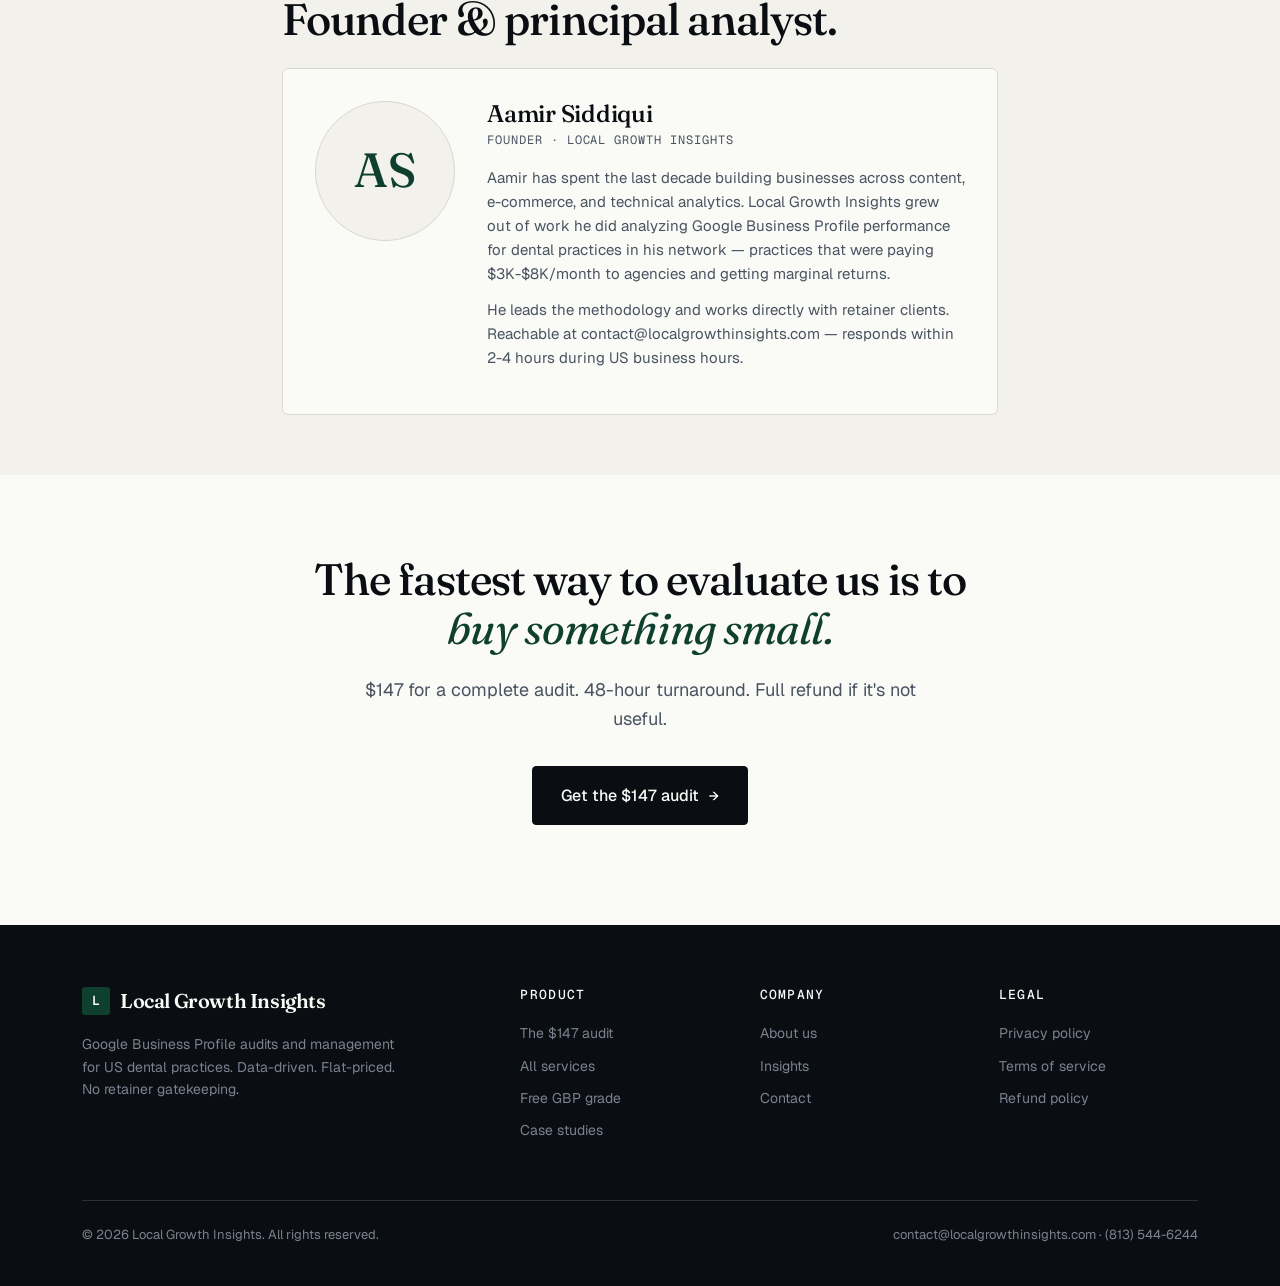
==== commit 9598929b: "Update about.html" ====
--- a/about.html
+++ b/about.html
@@ -4,273 +4,34 @@
 <meta charset="UTF-8">
 <meta name="viewport" content="width=device-width, initial-scale=1.0">
 <title>About · Local Growth Insights</title>
-<meta name="description" content="Local Growth Insights is a specialty research firm focused on Google Business Profile performance for US dental practices. Our methodology, our team, our principles.">
-
+<meta name="description" content="Local Growth Insights is a specialty research firm focused on Google Business Profile performance for US dental practices.">
 <link rel="preconnect" href="https://fonts.googleapis.com">
 <link rel="preconnect" href="https://fonts.gstatic.com" crossorigin>
 <link href="https://fonts.googleapis.com/css2?family=Fraunces:opsz,wght@9..144,400;9..144,500;9..144,600;9..144,700&family=Geist:wght@300;400;500;600&family=Geist+Mono:wght@400;500&display=swap" rel="stylesheet">
 <link rel="stylesheet" href="styles.css">
-
 <style>
-.story-section { padding: 60px 0; }
-
-.story-section .container-narrow p {
-    font-size: 18px;
-    line-height: 1.7;
-    color: var(--ink-2);
-    margin-bottom: 24px;
-}
-
-.story-section h3 {
-    margin-top: 48px;
-    font-size: 28px;
-}
-
-.story-section h3:first-child { margin-top: 0; }
-
-/* ===== CAPABILITY STATS BLOCK ===== */
-.capability-strip {
-    background: var(--ink);
-    color: var(--paper);
-    padding: 80px 0;
-}
-
-.capability-strip h2 { color: var(--paper); }
-.capability-strip h2 em { color: #F59E0B; }
-.capability-strip .section-label { color: #F59E0B; }
-.capability-strip .lead { color: var(--ink-4); }
-
-.capability-grid {
-    display: grid;
-    grid-template-columns: repeat(4, 1fr);
-    gap: 32px;
-    margin-top: 48px;
-}
-
-@media (max-width: 768px) {
-    .capability-grid { grid-template-columns: 1fr 1fr; gap: 24px; }
-}
-
-.capability-stat .num {
-    font-family: 'Fraunces', serif;
-    font-size: 56px;
-    line-height: 1;
-    letter-spacing: -0.03em;
-    font-weight: 500;
-    color: var(--paper);
-    margin-bottom: 8px;
-}
-
-.capability-stat .num em {
-    font-family: 'Geist Mono', monospace;
-    font-size: 22px;
-    font-weight: 400;
-    font-style: normal;
-    color: var(--ink-4);
-    margin-left: 4px;
-}
-
-.capability-stat .label {
-    font-size: 14px;
-    color: var(--ink-4);
-    line-height: 1.5;
-}
-
-@media (max-width: 768px) {
-    .capability-stat .num { font-size: 40px; }
-    .capability-stat .num em { font-size: 16px; }
-}
-
-/* ===== METHODOLOGY ===== */
-.methodology-section {
-    padding: 80px 0;
-    background: var(--paper-2);
-    border-top: 1px solid var(--line);
-    border-bottom: 1px solid var(--line);
-}
-
-.methodology-step {
-    display: grid;
-    grid-template-columns: 80px 1fr;
-    gap: 32px;
-    padding: 28px 0;
-    border-bottom: 1px solid var(--line);
-    align-items: start;
-}
-
-.methodology-step:last-child { border-bottom: none; }
-
-.methodology-step .step-num {
-    font-family: 'Fraunces', serif;
-    font-size: 44px;
-    color: var(--accent);
-    line-height: 1;
-    font-weight: 500;
-    letter-spacing: -0.03em;
-}
-
-.methodology-step h3 {
-    font-family: 'Fraunces', serif;
-    font-size: 22px;
-    margin-bottom: 8px;
-    font-weight: 500;
-    letter-spacing: -0.01em;
-}
-
-.methodology-step p {
-    margin: 0;
-    font-size: 16px;
-    color: var(--ink-3);
-    line-height: 1.6;
-}
-
-@media (max-width: 600px) {
-    .methodology-step { grid-template-columns: 1fr; gap: 8px; }
-    .methodology-step .step-num { font-size: 32px; }
-}
-
-/* ===== PRINCIPLES ===== */
-.principles { padding: 80px 0; }
-
-.principle {
-    display: grid;
-    grid-template-columns: 80px 1fr;
-    gap: 32px;
-    padding: 32px 0;
-    border-bottom: 1px solid var(--line);
-    align-items: start;
-}
-
-.principle:last-child { border-bottom: none; }
-
-.principle .num {
-    font-family: 'Fraunces', serif;
-    font-size: 48px;
-    color: var(--accent);
-    line-height: 1;
-    font-weight: 500;
-    letter-spacing: -0.03em;
-}
-
-.principle h3 {
-    font-family: 'Fraunces', serif;
-    font-size: 24px;
-    margin-bottom: 12px;
-    font-weight: 500;
-    letter-spacing: -0.01em;
-}
-
-.principle p {
-    margin: 0;
-    font-size: 16px;
-    color: var(--ink-3);
-    line-height: 1.6;
-}
-
-@media (max-width: 600px) {
-    .principle { grid-template-columns: 1fr; gap: 12px; }
-    .principle .num { font-size: 36px; }
-}
-
-/* ===== FOUNDER (smaller, lower) ===== */
-.founder-section {
-    background: var(--paper-2);
-    border-top: 1px solid var(--line);
-    padding: 60px 0;
-}
-
-.founder-card {
-    display: grid;
-    grid-template-columns: 140px 1fr;
-    gap: 32px;
-    align-items: start;
-    background: var(--paper);
-    border: 1px solid var(--line);
-    padding: 32px;
-    border-radius: 6px;
-}
-
-@media (max-width: 600px) {
-    .founder-card { grid-template-columns: 1fr; gap: 16px; }
-}
-
-.founder-photo {
-    width: 140px;
-    height: 140px;
-    background: var(--paper-2);
-    border: 1px solid var(--line);
-    border-radius: 50%;
-    display: flex;
-    align-items: center;
-    justify-content: center;
-    font-family: 'Fraunces', serif;
-    font-size: 48px;
-    color: var(--accent);
-    font-weight: 500;
-}
-
-.founder-card h3 {
-    font-family: 'Fraunces', serif;
-    font-size: 24px;
-    margin-bottom: 4px;
-    font-weight: 500;
-    letter-spacing: -0.01em;
-}
-
-.founder-card .title {
-    font-family: 'Geist Mono', monospace;
-    font-size: 12px;
-    color: var(--ink-3);
-    text-transform: uppercase;
-    letter-spacing: 0.08em;
-    margin-bottom: 16px;
-}
-
-.founder-card p {
-    font-size: 15px;
-    color: var(--ink-3);
-    line-height: 1.6;
-    margin-bottom: 12px;
-}
+.story-section{padding:60px 0}.story-section .container-narrow p{font-size:18px;line-height:1.7;color:var(--ink-2);margin-bottom:24px}.story-section h3{margin-top:48px;font-size:28px}.story-section h3:first-child{margin-top:0}.capability-strip{background:var(--ink);color:var(--paper);padding:80px 0}.capability-strip h2{color:var(--paper)}.capability-strip h2 em{color:#F59E0B}.capability-strip .section-label{color:#F59E0B}.capability-strip .lead{color:var(--ink-4)}.capability-grid{display:grid;grid-template-columns:repeat(4,1fr);gap:32px;margin-top:48px}@media(max-width:768px){.capability-grid{grid-template-columns:1fr 1fr;gap:24px}}.capability-stat .num{font-family:'Fraunces',serif;font-size:56px;line-height:1;letter-spacing:-0.03em;font-weight:500;color:var(--paper);margin-bottom:8px}.capability-stat .num em{font-family:'Geist Mono',monospace;font-size:22px;font-weight:400;font-style:normal;color:var(--ink-4);margin-left:4px}.capability-stat .label{font-size:14px;color:var(--ink-4);line-height:1.5}.methodology-section{padding:80px 0;background:var(--paper-2);border-top:1px solid var(--line);border-bottom:1px solid var(--line)}.methodology-step{display:grid;grid-template-columns:80px 1fr;gap:32px;padding:28px 0;border-bottom:1px solid var(--line);align-items:start}.methodology-step:last-child{border-bottom:none}.methodology-step .step-num{font-family:'Fraunces',serif;font-size:44px;color:var(--accent);line-height:1;font-weight:500;letter-spacing:-0.03em}.methodology-step h3{font-family:'Fraunces',serif;font-size:22px;margin-bottom:8px;font-weight:500;letter-spacing:-0.01em}.methodology-step p{margin:0;font-size:16px;color:var(--ink-3);line-height:1.6}.principles{padding:80px 0}.principle{display:grid;grid-template-columns:80px 1fr;gap:32px;padding:32px 0;border-bottom:1px solid var(--line);align-items:start}.principle:last-child{border-bottom:none}.principle .num{font-family:'Fraunces',serif;font-size:48px;color:var(--accent);line-height:1;font-weight:500;letter-spacing:-0.03em}.principle h3{font-family:'Fraunces',serif;font-size:24px;margin-bottom:12px;font-weight:500;letter-spacing:-0.01em}.principle p{margin:0;font-size:16px;color:var(--ink-3);line-height:1.6}.founder-section{background:var(--paper-2);border-top:1px solid var(--line);padding:60px 0}.founder-card{display:grid;grid-template-columns:140px 1fr;gap:32px;align-items:start;background:var(--paper);border:1px solid var(--line);padding:32px;border-radius:6px}.founder-photo{width:140px;height:140px;background:var(--paper-2);border:1px solid var(--line);border-radius:50%;display:flex;align-items:center;justify-content:center;font-family:'Fraunces',serif;font-size:48px;color:var(--accent);font-weight:500}.founder-card h3{font-family:'Fraunces',serif;font-size:24px;margin-bottom:4px;font-weight:500;letter-spacing:-0.01em}.founder-card .title{font-family:'Geist Mono',monospace;font-size:12px;color:var(--ink-3);text-transform:uppercase;letter-spacing:0.08em;margin-bottom:16px}.founder-card p{font-size:15px;color:var(--ink-3);line-height:1.6;margin-bottom:12px}
 </style>
 </head>
 <body>
-
-<nav>
-    <div class="nav-inner">
-        <a href="index.html" class="logo">
-            <div class="logo-mark">L</div>
-            Local Growth Insights
-        </a>
-        <div class="nav-links">
-            <a href="services.html">Services</a>
-            <a href="case-studies.html">Case studies</a>
-            <a href="grade.html">Free grade</a>
-            <a href="insights/index.html">Insights</a>
-            <a href="about.html">About</a>
-            <a href="report.html" class="nav-cta">Get the audit →</a>
-        </div>
-    </div>
-</nav>
+<nav><div class="nav-inner"><a href="index.html" class="logo"><div class="logo-mark">L</div>Local Growth Insights</a><div class="nav-links"><a href="services.html">Services</a><a href="case-studies.html">Case studies</a><a href="grade.html">Free grade</a><a href="insights/index.html">Insights</a><a href="about.html">About</a><a href="report.html" class="nav-cta">Get the audit →</a></div></div></nav>
 
 <header class="page-header">
     <div class="container-narrow">
         <div class="eyebrow">About us</div>
         <h1>A specialty research firm for <em>US dental practices</em> that want to win on Google.</h1>
-        <p>Local Growth Insights focuses on one thing: helping US dental practices outrank competitors on Google Maps and Google Search. Not paid ads. Not website redesigns. Not Facebook posts. Just the channel where most new dental patients begin their search — and where most practices are leaving meaningful patient flow on the table.</p>
+        <p>Local Growth Insights focuses on one thing: helping US dental practices outrank competitors on Google Maps and Google Search. Not paid ads. Not website redesigns. Not Facebook posts. Just the channel where most new dental patients begin their search.</p>
     </div>
 </header>
 
-<!-- ============ CAPABILITY STATS ============ -->
 <section class="capability-strip">
     <div class="container">
         <div class="section-label">Our scope</div>
         <h2>What we <em>actually do</em>, by the numbers.</h2>
-        <p class="lead">We're a focused research and execution firm — not a generalist agency. Here's what that focus looks like.</p>
-
+        <p class="lead">We're a focused research and execution firm — not a generalist agency.</p>
         <div class="capability-grid">
             <div class="capability-stat">
-                <div class="num">14<em>signals</em></div>
+                <div class="num">18+<em>signals</em></div>
                 <div class="label">Ranking factors analyzed in every audit. The framework took months to develop and validate against real ranking outcomes.</div>
             </div>
             <div class="capability-stat">
@@ -289,196 +50,84 @@
     </div>
 </section>
 
-<!-- ============ STORY ============ -->
 <section class="story-section">
     <div class="container-narrow">
         <h3>Why this firm exists</h3>
         <p>Most US dental practices have a Google Business Profile that's underperforming — and they don't know exactly why. They suspect it. They feel it when a competitor shows up first in Maps. But they can't pinpoint the cause because the variables are hidden inside Google's ranking algorithm.</p>
-
-        <p>Meanwhile, the SEO agency model has settled into a comfortable racket: charge $3,000-$8,000/month for ongoing services that mostly involve posting once a week, responding to reviews, and producing reports the practice owner barely reads. The actual labor is 8-12 hours a month. The pricing exists because of the agency's office, account managers, and sales infrastructure — not because of the work itself.</p>
-
+        <p>Meanwhile, the SEO agency model has settled into a comfortable racket: charge $3,000-$8,000/month for ongoing services that mostly involve posting once a week, responding to reviews, and producing reports the practice owner barely reads. The actual labor is 8-12 hours a month.</p>
         <p>Local Growth Insights was built to break that model. By specializing narrowly (US dental only), running our own analysis tooling, and operating with a lean structure, we deliver the same scope of work at roughly one-third the typical agency price.</p>
-
         <h3>What we do differently</h3>
-        <p>We built an analysis system that does in 36 hours what most agencies stretch over 4-6 weeks: pulls your Google Business Profile, scrapes your top 5 competitors, scores you across 14 ranking signals, and produces a 12-page report with a 30-day action plan. We charge $97 for this.</p>
-
-        <p>For practices that want execution, our $249 tier handles the top 10 fixes — category corrections, business description rewrites, Q&amp;A seeding, the first batch of Google Posts. Done in 7 days, not 7 weeks.</p>
-
-        <p>For practices that want ongoing management, our $1,497/month retainer covers the work properly — weekly posts, daily review responses, monthly ranking reports, quarterly strategy. The same scope a $5,000/mo agency offers, at less than a third the price.</p>
-
+        <p>We built an analysis system that does in 36 hours what most agencies stretch over 4-6 weeks: pulls your Google Business Profile, scrapes your top 5 competitors, scores you across 18+ ranking signals, and produces a detailed report with a 30-day action plan. We charge $147 for this.</p>
+        <p>For practices that want execution, our $247 tier handles the profile rebuild — category corrections, business description rewrites, Q&amp;A seeding, photos, services. Done in 5 days, not 5 weeks.</p>
+        <p>For practices that want ongoing management, our $1,497/month retainer covers the work properly — weekly posts, daily review responses, automated review acquisition, monthly ranking reports. The same scope a $5,000/mo agency offers, at less than a third the price.</p>
         <h3>What we don't do</h3>
         <p>We don't promise rankings we can't deliver. We don't lock clients into year-long contracts. We don't take on practices we can't help. And we don't recommend services a practice doesn't need just to upsell.</p>
-
-        <p>If a client buys the $97 audit and the fixes work, we want them to stay at $97. The retainer makes sense when GBP becomes a meaningful patient acquisition channel — not before.</p>
+        <p>If a client buys the $147 audit and the fixes work, we want them to stay at $147. The retainer makes sense when GBP becomes a meaningful patient acquisition channel — not before.</p>
     </div>
 </section>
 
-<!-- ============ METHODOLOGY ============ -->
 <section class="methodology-section">
     <div class="container-narrow">
         <div class="section-label">Methodology</div>
         <h2>How <em>every audit</em> gets built.</h2>
-        <p style="font-size: 17px; color: var(--ink-3); margin-bottom: 40px; max-width: 620px;">Six steps, applied identically to every practice we work with. The methodology is the product — not the analyst's intuition.</p>
-
-        <div class="methodology-step">
-            <div class="step-num">01</div>
-            <div>
-                <h3>Scope &amp; objectives</h3>
-                <p>For each engagement, we identify the practice's core service mix, primary geography, and competitive positioning. This determines which keywords and competitors we benchmark against — no generic dictionaries, no boilerplate.</p>
-            </div>
-        </div>
-
-        <div class="methodology-step">
-            <div class="step-num">02</div>
-            <div>
-                <h3>Data collection</h3>
-                <p>Live extraction of the practice's Google Business Profile, top 10 competitors in the local search radius, and the 50 highest-volume dental keywords in the city. All sources are public — Google Maps, Google Search, public review data.</p>
-            </div>
-        </div>
-
-        <div class="methodology-step">
-            <div class="step-num">03</div>
-            <div>
-                <h3>14-signal scoring</h3>
-                <p>Each profile is scored across 14 ranking signals Google's local algorithm weights for dental queries: category structure, review velocity, posting cadence, photo freshness, NAP consistency, and 9 others. Red, yellow, green for each.</p>
-            </div>
-        </div>
-
-        <div class="methodology-step">
-            <div class="step-num">04</div>
-            <div>
-                <h3>Competitive triangulation</h3>
-                <p>The practice's scores are compared against the top 5 competitors in their local market. We surface gaps the practice can close in 30 days vs gaps that require 60-90 days of compounding effort.</p>
-            </div>
-        </div>
-
-        <div class="methodology-step">
-            <div class="step-num">05</div>
-            <div>
-                <h3>Analyst review</h3>
-                <p>A human analyst reviews the automated output, validates the recommendations, and writes the action checklist. Pure automation produces generic reports — we use it as input, not output.</p>
-            </div>
-        </div>
-
-        <div class="methodology-step">
-            <div class="step-num">06</div>
-            <div>
-                <h3>Delivery &amp; refresh</h3>
-                <p>The 12-page PDF is delivered within 48 hours of order. For ongoing clients, the methodology runs monthly with a delta report showing what moved, what stuck, and what's next.</p>
-            </div>
-        </div>
+        <p style="font-size:17px;color:var(--ink-3);margin-bottom:40px;max-width:620px;">Six steps, applied identically to every practice we work with.</p>
+        <div class="methodology-step"><div class="step-num">01</div><div><h3>Scope &amp; objectives</h3><p>We identify the practice's core service mix, primary geography, and competitive positioning. This determines which keywords and competitors we benchmark against.</p></div></div>
+        <div class="methodology-step"><div class="step-num">02</div><div><h3>Data collection</h3><p>Live extraction of the practice's Google Business Profile, top 10 competitors in the local search radius, and the 50 highest-volume dental keywords in the city. All sources are public.</p></div></div>
+        <div class="methodology-step"><div class="step-num">03</div><div><h3>18+-signal scoring</h3><p>Each profile is scored across 18+ ranking signals Google's local algorithm weights for dental queries: category structure, review velocity, posting cadence, photo freshness, NAP consistency, AI visibility, revenue gap analysis, and more.</p></div></div>
+        <div class="methodology-step"><div class="step-num">04</div><div><h3>Competitive triangulation</h3><p>The practice's scores are compared against the top 5 competitors in their local market. We surface gaps closeable in 30 days vs gaps requiring 60-90 days of compounding effort.</p></div></div>
+        <div class="methodology-step"><div class="step-num">05</div><div><h3>Analyst review</h3><p>A human analyst reviews the automated output, validates the recommendations, and writes the action checklist. Pure automation produces generic reports — we use it as input, not output.</p></div></div>
+        <div class="methodology-step"><div class="step-num">06</div><div><h3>Delivery &amp; refresh</h3><p>The full report PDF is delivered within 48 hours of order. For ongoing clients, the methodology runs monthly with a delta report showing what moved, what stuck, and what's next.</p></div></div>
     </div>
 </section>
 
-<!-- ============ PRINCIPLES ============ -->
 <section class="principles">
     <div class="container-narrow">
         <div class="section-label">How we operate</div>
         <h2>The <em>four principles</em> we don't break.</h2>
-
-        <div class="principle">
-            <div class="num">01</div>
-            <div>
-                <h3>Transparent pricing</h3>
-                <p>Every price is on our site. No "request a quote." No discovery call gatekeeping. The price you see is the price you pay. If it doesn't fit your budget, you'll know in 10 seconds, not after a 30-minute sales call.</p>
-            </div>
-        </div>
-
-        <div class="principle">
-            <div class="num">02</div>
-            <div>
-                <h3>Cancel anytime</h3>
-                <p>Our retainer has no minimum commitment. If we're not delivering value in any given month, you cancel and we part ways. Long contracts are how agencies trap clients who would otherwise leave. We'd rather earn the business every month.</p>
-            </div>
-        </div>
-
-        <div class="principle">
-            <div class="num">03</div>
-            <div>
-                <h3>Refunds without friction</h3>
-                <p>If the audit doesn't deliver value, reply to the delivery email within 7 days and we refund you. No forms, no calls, no "let us address your concerns." A refund is faster and cleaner than a bad client relationship.</p>
-            </div>
-        </div>
-
-        <div class="principle">
-            <div class="num">04</div>
-            <div>
-                <h3>Honest scope, honest timelines</h3>
-                <p>Google Maps rankings move slowly. We tell clients that upfront. If a practice needs new patients in 30 days, GBP optimization isn't the fastest path — Google Ads is. We'd rather lose a sale than set a client up for disappointment.</p>
-            </div>
-        </div>
+        <div class="principle"><div class="num">01</div><div><h3>Transparent pricing</h3><p>Every price is on our site. No "request a quote." No discovery call gatekeeping. The price you see is the price you pay.</p></div></div>
+        <div class="principle"><div class="num">02</div><div><h3>Cancel anytime after minimum</h3><p>Our retainer has a 3-month minimum, then month-to-month. If we're not delivering value after that, you cancel and we part ways.</p></div></div>
+        <div class="principle"><div class="num">03</div><div><h3>Refunds without friction</h3><p>If the audit doesn't deliver value, reply to the delivery email within 7 days and we refund you. No forms, no calls, no friction.</p></div></div>
+        <div class="principle"><div class="num">04</div><div><h3>Honest scope, honest timelines</h3><p>Google Maps rankings move slowly. Most practices see meaningful position changes by month 2-3. If you need new patients in 30 days, you need ads — not GBP optimization.</p></div></div>
     </div>
 </section>
 
-<!-- ============ FOUNDER ============ -->
 <section class="founder-section">
     <div class="container-narrow">
         <div class="section-label">Leadership</div>
         <h2>Founder &amp; principal analyst.</h2>
-
         <div class="founder-card">
             <div class="founder-photo">AS</div>
             <div>
                 <h3>Aamir Siddiqui</h3>
                 <div class="title">Founder · Local Growth Insights</div>
                 <p>Aamir has spent the last decade building businesses across content, e-commerce, and technical analytics. Local Growth Insights grew out of work he did analyzing Google Business Profile performance for dental practices in his network — practices that were paying $3K-$8K/month to agencies and getting marginal returns.</p>
-                <p>He leads the methodology, runs the analyst team, and works directly with retainer clients. Reachable on every Slack channel; responds within 2-4 hours during US business hours.</p>
+                <p>He leads the methodology and works directly with retainer clients. Reachable at contact@localgrowthinsights.com — responds within 2-4 hours during US business hours.</p>
             </div>
         </div>
     </div>
 </section>
 
-<!-- ============ FINAL CTA ============ -->
-<section style="padding: 80px 0 100px; text-align: center;">
+<section style="padding:80px 0 100px;text-align:center;">
     <div class="container-narrow">
         <h2>The fastest way to evaluate us is to <em>buy something small.</em></h2>
-        <p style="font-size: 18px; color: var(--ink-3); max-width: 560px; margin: 0 auto 32px;">$97 for a complete audit. 48-hour turnaround. Full refund if it's not useful. Better than any sales call we could have.</p>
-        <a href="report.html" class="btn-primary">Get the $97 audit <span class="arrow">→</span></a>
+        <p style="font-size:18px;color:var(--ink-3);max-width:560px;margin:0 auto 32px;">$147 for a complete audit. 48-hour turnaround. Full refund if it's not useful.</p>
+        <a href="report.html" class="btn-primary">Get the $147 audit <span class="arrow">→</span></a>
     </div>
 </section>
 
 <footer>
     <div class="container">
         <div class="footer-grid">
-            <div class="footer-brand">
-                <a href="index.html" class="logo">
-                    <div class="logo-mark">L</div>
-                    Local Growth Insights
-                </a>
-                <p>Google Business Profile audits and management for US dental practices. Data-driven. Flat-priced. No retainer gatekeeping.</p>
-            </div>
-            <div class="footer-col">
-                <h4>Product</h4>
-                <ul>
-                    <li><a href="report.html">The $97 audit</a></li>
-                    <li><a href="services.html">All services</a></li>
-                    <li><a href="grade.html">Free GBP grade</a></li>
-                    <li><a href="case-studies.html">Case studies</a></li>
-                </ul>
-            </div>
-            <div class="footer-col">
-                <h4>Company</h4>
-                <ul>
-                    <li><a href="about.html">About us</a></li>
-                    <li><a href="insights/index.html">Insights</a></li>
-                    <li><a href="contact.html">Contact</a></li>
-                </ul>
-            </div>
-            <div class="footer-col">
-                <h4>Legal</h4>
-                <ul>
-                    <li><a href="privacy.html">Privacy policy</a></li>
-                    <li><a href="terms.html">Terms of service</a></li>
-                    <li><a href="refunds.html">Refund policy</a></li>
-                </ul>
-            </div>
+            <div class="footer-brand"><a href="index.html" class="logo"><div class="logo-mark">L</div>Local Growth Insights</a><p>Google Business Profile audits and management for US dental practices. Data-driven. Flat-priced. No retainer gatekeeping.</p></div>
+            <div class="footer-col"><h4>Product</h4><ul><li><a href="report.html">The $147 audit</a></li><li><a href="services.html">All services</a></li><li><a href="grade.html">Free GBP grade</a></li><li><a href="case-studies.html">Case studies</a></li></ul></div>
+            <div class="footer-col"><h4>Company</h4><ul><li><a href="about.html">About us</a></li><li><a href="insights/index.html">Insights</a></li><li><a href="contact.html">Contact</a></li></ul></div>
+            <div class="footer-col"><h4>Legal</h4><ul><li><a href="privacy.html">Privacy policy</a></li><li><a href="terms.html">Terms of service</a></li><li><a href="refunds.html">Refund policy</a></li></ul></div>
         </div>
         <div class="footer-bottom">
             <div>© 2026 Local Growth Insights. All rights reserved.</div>
-            <div>hello@localgrowthinsights.com · +1 (XXX) XXX-XXXX</div>
+            <div>contact@localgrowthinsights.com · (813) 544-6244</div>
         </div>
     </div>
 </footer>
-
 </body>
 </html>
